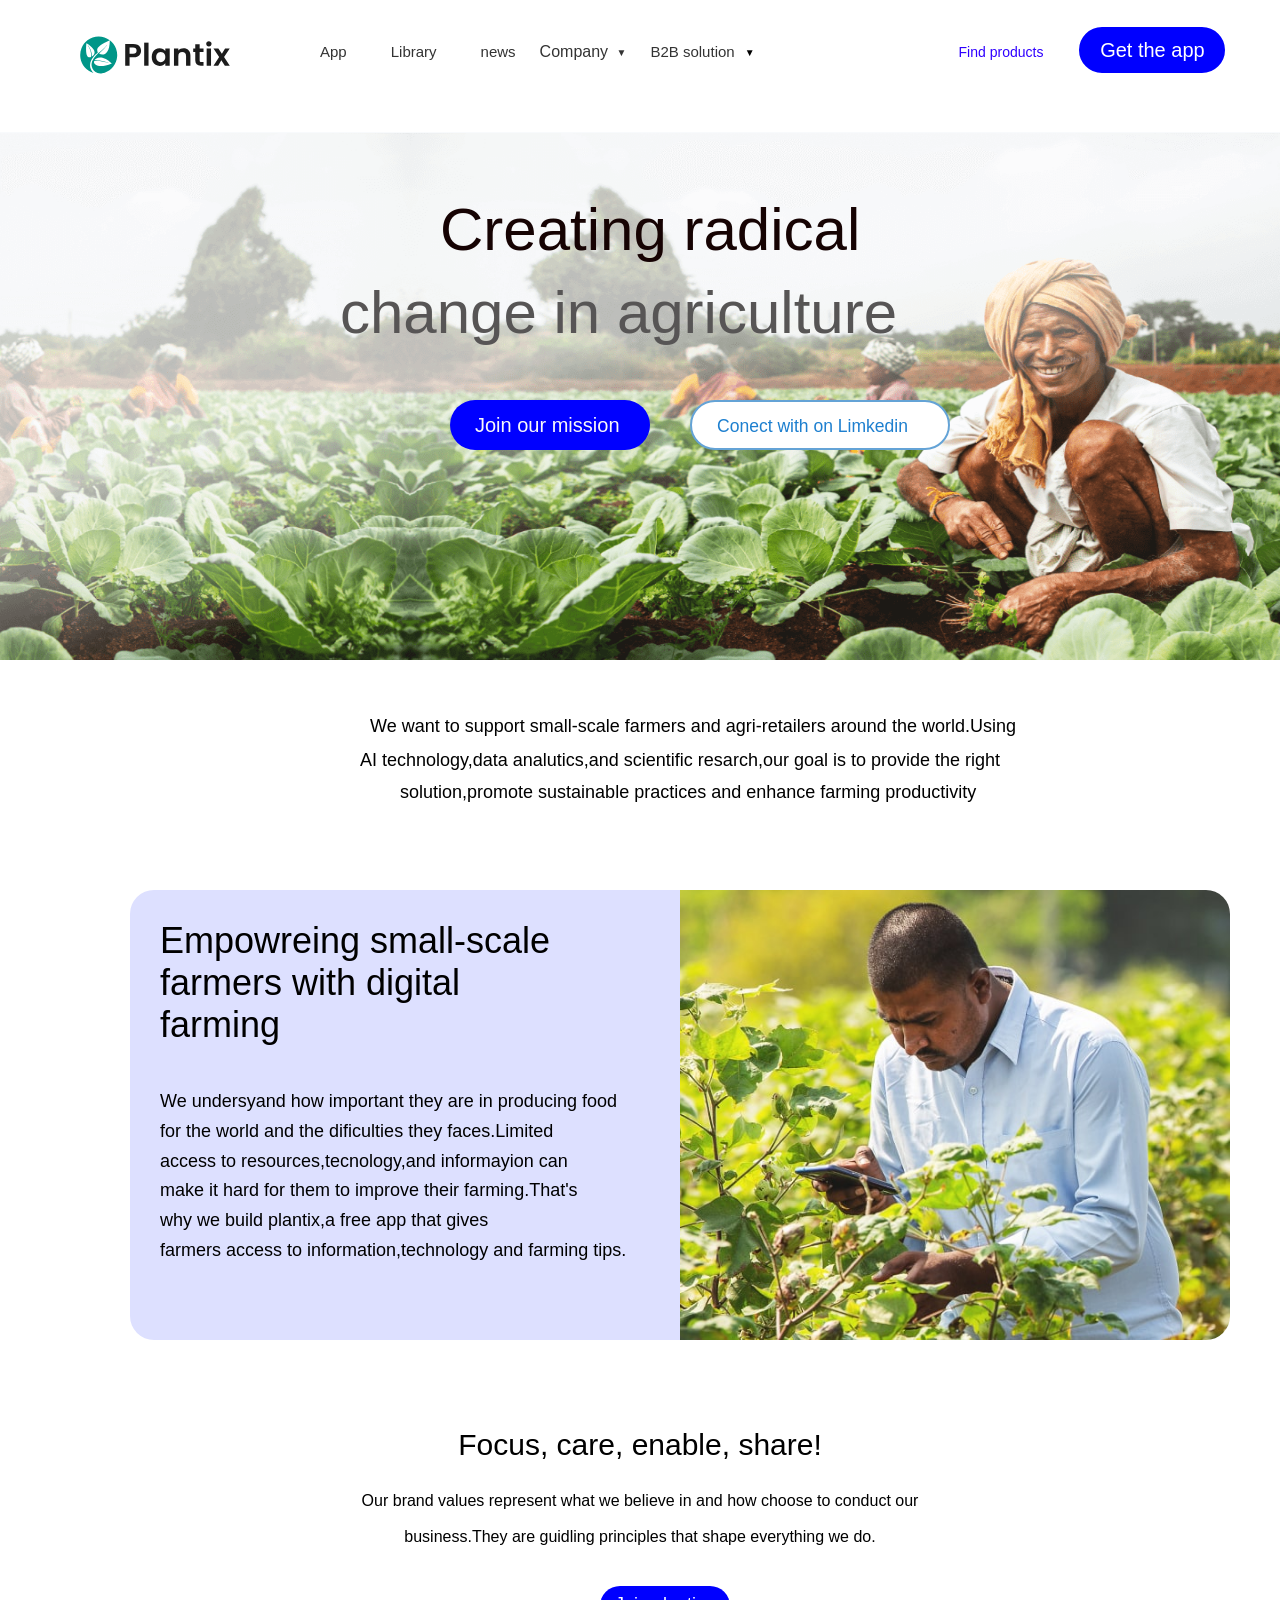
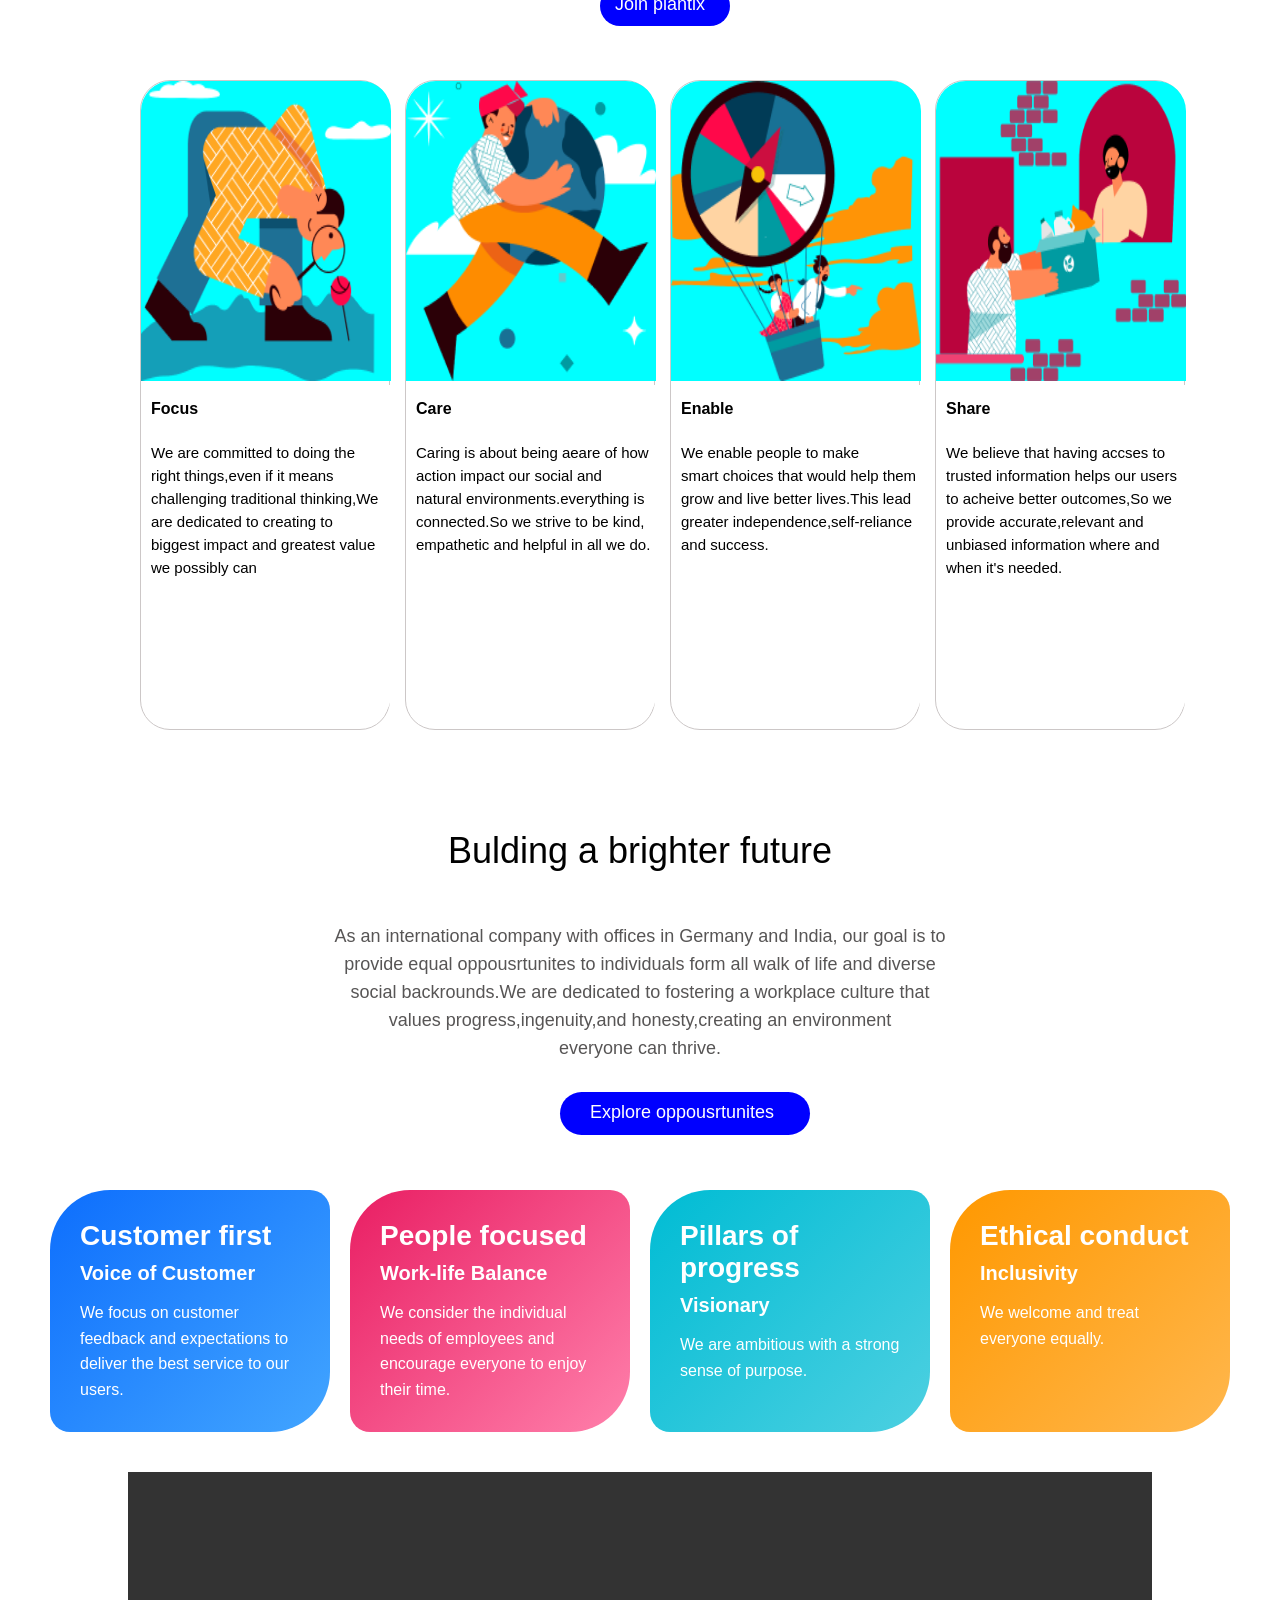
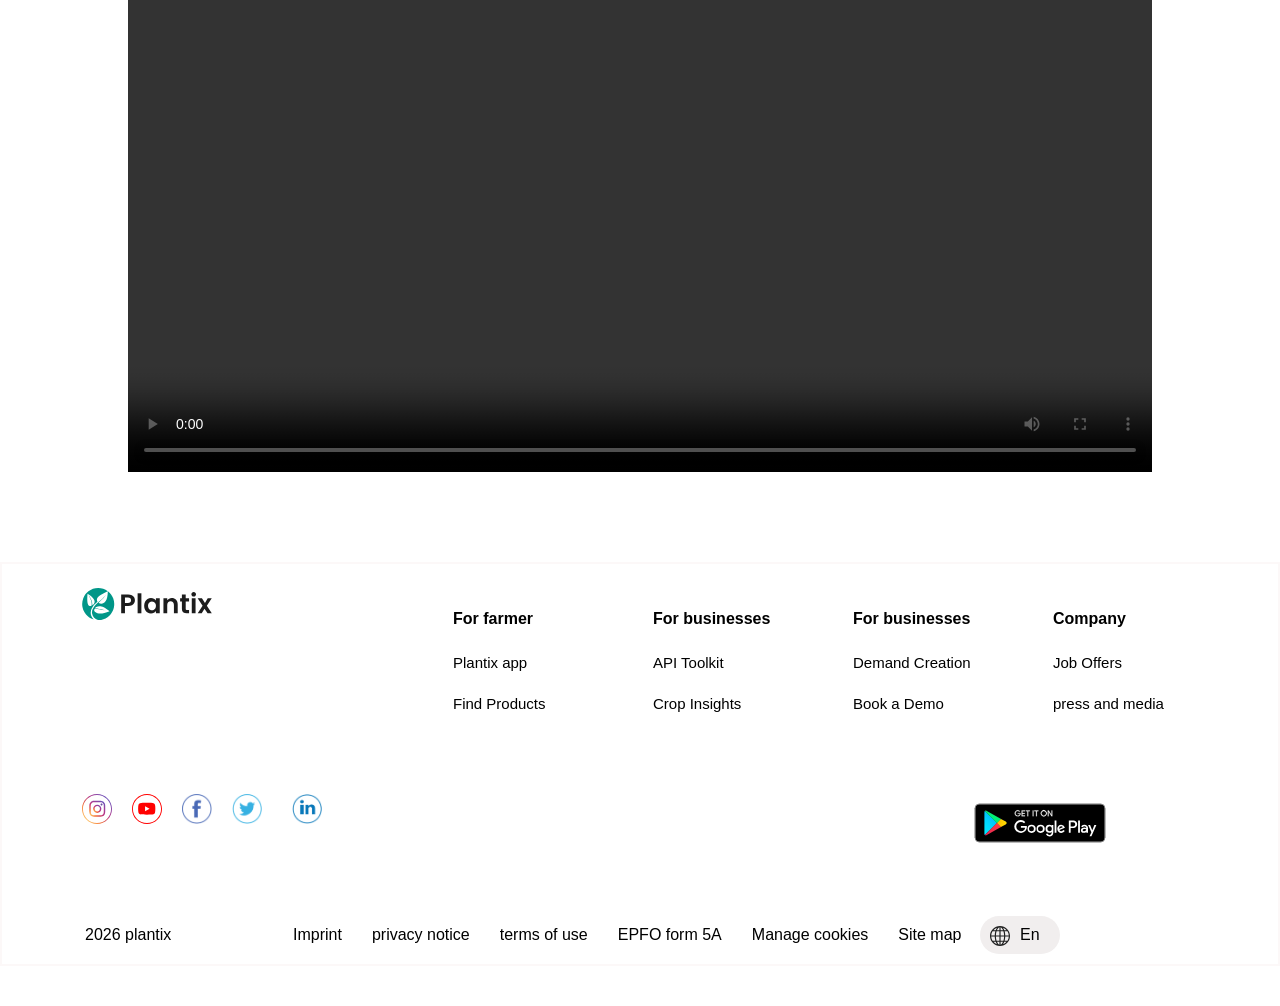
==== about.html @ 939b1c15 "home page" ====
<!DOCTYPE html>
<html lang="en">
<head>
    <meta charset="UTF-8">
    <meta name="viewport" content="width=device-width, initial-scale=1.0">
    <title>About As</title>
    <link rel="stylesheet" href="./about.css">
</head>
<body>
    <nav>
        <div class="nav1">
            <div class="logo">
                <a href="./plantix.html" target="_blank">
                    <img  src="./plantix-logo-color-en.svg" alt="">
                </a>
            </div>
            <a class="anger">App</a>
            <a class="anger">Library</a>
            <a class="anger">news</a>
            <div class="dropdown">
            <a class="anchor dropdown-toggle">Company <span class="arrow">▼</span></a >
            <div class="dropdown-menu">
            <a href="./about.html" target="_blank">About us</a>
            <a href="./complaince.html" target="_blank">Compliance</a>
            </div>
            </div>
            <!-- <a class="anger">company</a> -->
            <a class="anger">B2B solution</a><span class="arrow1">▼</span></a>
            <a class="find">Find products</a>
            <a class="anger"><button class="app">Get the app</button></a>
        </div>
    </nav>
    <div class="container">
        <img src="./photo-desktop.png" alt="">
        <div class="box">
               <h1 class="text">Creating radical</h1><br>
               <h1 class="text1">change in agriculture</h1>
        </div>
        <div class="box1">
            <div class="join">
                <p class="join2">Join our mission</p>
            </div>
            <div class="conect">
                <h3 class="join2">Conect with on Limkedin</h3>
            </div>
        </div>
    </div>
    <div class="main">
        <div class="box2">
            <a class="text2">We want to support small-scale farmers and agri-retailers around the world.Using</a><br>
            <a class="text3">AI technology,data analutics,and scientific resarch,our goal is to provide the right</a><br>
            <a class="text4">solution,promote sustainable practices and enhance farming productivity</a>
        </div>
    </div>
    <div class="main1">
        <div class="box3">
            <h2 class=" texts text5">Empowreing small-scale </h2>
            <h2 class=" texts text6">farmers with digital </h2>
            <h2 class=" texts text7">farming</h2>
            <a class="text8">We undersyand how important they are in producing food</a><br>
            <a class="text8">for the world and the dificulties they faces.Limited</a><br>
            <a class="text8">access to resources,tecnology,and informayion can</a><br>
            <a class="text8">make it hard for them to improve their farming.That's</a><br>
            <a class="text8">why we build plantix,a free app that gives  </a><br>
            <a class="text8">farmers access to information,technology and farming tips.</a>
        </div>
        <div class="box4">
            <img class="image1" src="./farmer-phone-photo.jpg" alt="">
        </div>
    </div>
    <div class="main2">
        <h2 class="heading">Focus, care, enable, share!</h2>
        <a class="text9 textq">Our brand values represent what we believe in and how choose to conduct our</a><br>
        <a class="text9 textq">business.They are guidling principles that shape everything we do.</a>
        <div class="join3">
            <a class="text11">Join plantix</a>
        </div>
    </div>
    <div class="main3">
        <div class="div31">
            <div class="div32">
                <img src="./core-values-1 (1).png" alt="">
                <div class="box21">
                    <h2 class="text12 gaps">Focus</h2><br>
                    <p class="text13 gaps">We are committed to doing the</p>
                    <p class="text13 gaps">right things,even if it means</p>
                    <p class="text13 gaps">challenging traditional thinking,We</p>
                    <p class="text13 gaps">are dedicated to creating to</p>
                    <p class="text13 gaps">biggest impact and greatest value</p>
                    <p class="text13 gaps">we possibly can</p>
                </div>
            </div>
        </div>
        <div class="div31">
            <div class="div32">
                <img src="./core-values-2.png" alt="">
                <div class="box21">
                    <h2 class="text12">Care</h2><br>
                    <p class="text13 gaps">Caring is about being aeare of how</p>
                    <p class="text13 gaps">action impact our social and</p>
                    <p class="text13 gaps">natural environments.everything is</p>
                    <p class="text13 gaps">connected.So we strive to be kind,</p>
                    <p class="text13 gaps">empathetic and helpful in all we do.</p>
                </div>
            </div>
        </div>
        <div class="div31">
            <div class="div32">
                <img src="./core-values-3.png" alt="">
                <div class="box21">
                    <h2 class="text12">Enable</h2><br>
                    <p class="text13 gaps">We enable people to make </p>
                    <p class="text13 gaps">smart choices that would help them </p>
                    <p class="text13 gaps"> grow and live better lives.This lead</p>
                    <p class="text13 gaps">greater independence,self-reliance</p>
                    <p class="text13 gaps"> and success.</p>
                </div>
            </div>
        </div>
        <div class="div31">
            <div class="div32">
                <img src="./core-values-4.png" alt="">
                <div class="box21">
                    <h2 class="text12">Share</h2><br>
                    <p class="text13 gaps">We believe that having accses to</p>
                    <p class="text13 gaps">trusted information helps our users</p>
                    <p class="text13 gaps">to acheive better outcomes,So we</p>
                    <p class="text13 gaps">provide accurate,relevant and</p>
                    <p class="text13 gaps">unbiased information where and</p>
                    <p class="text13 gaps">when it's needed.</p>
                </div>
            </div>
        </div>
    </div>
    <div class="main4">
        <h2 class="building">Bulding a brighter future</h2>
        <p class="para">As an international company with offices in Germany and India, our goal is to</p>
        <p class="para">provide equal oppousrtunites to individuals form all walk of life and diverse</p>
        <p class="para">social backrounds.We are dedicated to fostering a workplace culture that </p>
        <p class="para">values progress,ingenuity,and honesty,creating an environment </p>
        <p class="para">everyone can thrive.</p>
        <div class="explore">
            <a class="opp">Explore oppousrtunites</a>
        </div>
    </div>
    <div class="container1">
    <div class="card blue">
        <h3>Customer first</h3>
        <h4>Voice of Customer</h4>
        <p>
            We focus on customer feedback and expectations to deliver the best service to our users.
        </p>
    </div>
    <div class="card pink">
        <h3>People focused</h3>
        <h4>Work-life Balance</h4>
        <p>
            We consider the individual needs of employees and encourage everyone to enjoy their time.
        </p>
    </div>
    <div class="card cyan">
        <h3>Pillars of progress</h3>
        <h4>Visionary</h4>
        <p>
            We are ambitious with a strong sense of purpose.
        </p>
    </div>
    <div class="card orange">
        <h3>Ethical conduct</h3>
        <h4>Inclusivity</h4>
        <p>
            We welcome and treat everyone equally.
        </p>
    </div>
    </div>
    <div class="main5">
        <video  controls >
            <source src="./Unconfirmed 458015.crdownload" type="video/mp4">
        </video>
    </div>
    <footer class="footer1">
        <div class="topic2">
            <div class="plant1">
                <a href="./plantix.html" target="_blank">
                    <img  src="./plantix-logo-color-en.svg" alt="">
                </a>
            </div>
            <div class="leter1">
                <div class="div1">
                    <h3 class="text12">For farmer</h3><br>
                    <a href="./plantix.html" target="_blank" class="text13">Plantix app</a><br><br>
                    <a class="text13">Find Products</a><br><br>
                </div>
                <div class="div1">
                    <h3 class="text12">For businesses</h3><br>
                    <a class="text13">API Toolkit</a><br><br>
                    <a class="text13">Crop Insights</a><br><br>
                </div>
                <div class="div1">
                    <h3 class="text12">For businesses</h3><br>
                    <a class="text13">Demand Creation</a><br><br>
                    <a href="./demo.html" target="_blank" class="text13">Book a Demo</a><br><br>
                </div>
                <div class="div1">
                    <h3 class="text12">Company</h3><br>
                    <a href="./jobs.html" target="_blank" class="text13">Job Offers</a><br><br>
                    <a class="text13">press and media</a><br><br>
                </div>
            </div>
        </div>
        <div class="topic3">
            <div class="div2">
                <img src="./instagram-icon.svg" alt="">
            </div>
            <div class="div3">
                <img src="./youtube-icon.svg" alt="">
            </div>
            <div class="div4">
                <img src="./facebook.png" alt="">
            </div>
            <div class="div5">
                <img src="./twt-icon.png" alt="">
            </div>
            <div class="div6">
                <img src="./link-icon.png" alt="">
            </div>
            <div class="div7">
                <img src="./google-play-badge-en.svg" alt="">
            </div>
        </div>
    </footer>
    <div class="main12">
        <div class="div8">
            <a class="texter">2026 plantix</a>
        </div>
        <div class="div9">
            <a href="./imprint.html" target="_blank" class="texter3">Imprint</a>
            <a class="texter3">privacy notice</a>
            <a class="texter3">terms of use</a>
            <a href="./epfo.html" target="_blank" class="texter3"> EPFO form 5A</a>
            <a class="texter3">Manage cookies</a>
            <a href="./sitemap.html" target="_blank"  class="texter3">Site map</a>
        </div>
        <div class="div10">
            <div class="texter1">
                <img src="./world.svg" alt="">
            </div>
            <a class="texter2">En</a>
        </div>
    </div>
</body>
</html>
---- about.css ----
*{
    margin:0;
    padding: 0;
    box-sizing: border-box;
}
html{
    width: 100%;
    overflow-x: hidden;
    scrollbar-width: none;
    cursor: pointer;
}
a{
    text-decoration: none;
    color: black;
}
nav{
    position: fixed;
    top: 0;
    left: 0;
    width: 100%;
    background-color: white;
    z-index: 1;
}
.nav1{
    height: 70px;
    width: 100%;
}
.logo{
    height: 50px;
    width: 150px;
    margin: 10px;
    position: relative;
    top: 20px;
    left:70px;
}
img{
    height: 100%;
    width: 100%;
}
.anger{
    position: relative;
    left: 300px;
    margin: 20px;
    bottom:45px;
    font-family: sans-serif;
    font-size: 15px;
    color: #333333;
}
.app{
    height: 50px;
    width: 150px;
    background-color: blue;
    color: white;
    font-size: 20px;
    border-radius: 50px;
    position: relative;
    left: 200px;
    bottom:0px;
    border: 2px solid white;
}
.find{
    position: relative;
    left:490px;
    bottom:45px;
    font-size: 20px;
    color: rgb(47, 0, 255);
    font-family: sans-serif;
    font-size: 14px;
}
.container{
    height: 530px;
    width: 100vw;
    position: relative;
    top:130px;
}
.box{
    height: 400px;
    width: 900px;
    /* background-color: blue; */
    position: relative;
}
.box{
    position: absolute;
    top: 50%;
    left: 50%;
    transform: translate(-50%, -50%);
    color: rgb(22, 3, 3);
    font-family:'Poppins',sans-serif;
    font-size: 30px;
    font-weight: bold;
}
.text{
    position: relative;
    left:250px;
}
.text1{
    position: relative;
    left:150px;
    bottom:20px;
}
.box1{
    height:100px;
    width:800px;
    position: absolute;
    top: 50%;
    left: 50%;
    transform: translate(-50%, -50%);
    display: flex;
    
}
.join{
    height:50px;
    width:200px;
    border-radius: 50px;
    /* margin: 0 auto; */
    background-color: blue;
    /* position:relative; */
    top:80px;
    position: absolute;
    /* top: 50%;
    left: 50%; */
    transform: translate(-50%, -50%);
    color: rgb(250, 249, 249);
    font-family:'Poppins',sans-serif;
    font-size: 20px;
    font-weight:400;
    left:310px;
}
.conect{
    height:50px;
    width:260px;
    border-radius: 50px;
    background-color: white;
    border:2px solid rgb(100, 163, 214);
    /* position:relative; */
    top:80px;
    position: absolute;
    /* top: 50%;
    left: 50%; */
    transform: translate(-50%, -50%);
    left:580px;
    color:rgb(29, 127, 207);
    font-family:'Poppins',sans-serif;
    font-size: 15px;
    font-weight:200;
}
.join2{
    position: relative;
    left:25px;
    top:14px;
}
.main{
    height: 200px;
    width:100vw;
    position: relative;
    font-family:'Poppins',sans-serif;
    font-size:18px;
    top:100px;
}
.text2{
    position: relative;
    left:400px;
    top:86px;
}
.text3{
    position: relative;
    left:390px;
    top:99px;
}
.text4{
    position: relative;
    left:430px;
    top:110px;
}
.main1{
    height: 480px;
    width: 100vw;
    position: relative;
    top:100px;
    display:flex;
    margin: 60px auto;
}
.box3{
    height: 450px;
    width: 550px;
    position: relative;
    left: 130px;
    background-color:#dde0ff;
    border-radius: 24px 0 0 24px;
    font-size: 24px;
    text-align: left;
}
.box4{
    height: 450px;
    width: 550px;
    position: relative;
    left: 130px;
    border-radius: 0 24px 24px 0;
}
.texts{
    position: relative;
    left:30px;
    font-family:'Poppins',sans-serif;
    font-weight: 400;
    top:30px;
}
.text8{
    position: relative;
    left:30px;
    font-family:'Poppins',sans-serif;
    font-weight: 200;
    font-size: 18px;
    top:70px;
    line-height: 160%;
}
.image1{
    border-radius: 0 24px 24px 0;
}
.main2{
    height: 350px;
    width: 100vw;
    position: relative;
    top:18px;
    font-family:'Poppins',sans-serif;
}
.heading{
    font-size: 30px;
    font-weight: 400;
    display: flex;
    justify-content: center;
    align-items: center;
    position: relative;
    top: 80px;
}
.text9{
    position: relative;
    display: flex;
    justify-content: center;
    align-items: center;
    top:110px;
}
.join3{
    height: 40px;
    width: 130px;
    border-radius: 50px;
    background-color: blue;
    position: relative;
    left: 600px;
    top:150px;
}
.text11{
    position: relative;
    top: 8px;
    left: 15px;
    font-size: 18px;
    color: white;
}
.main3{
    display: flex;
    column-gap: 15px;
    margin: 0 auto;
}
.div31{
    height: 650px;
    width:250px;
    border: 1px solid rgb(204, 199, 199);
    position: relative;
    column-gap: 10px;
    left: 160px;
    border-radius: 30px;
}
.div32{
    height: 300px;
    width: 250px;
    border-radius: 30px 30px 0 0;
    background-color: aqua;
}
.box21{
    height: 340px;
    width:250px;
    background-color: rgb(255, 255, 255);
    border-radius: 0 0 30px 30px;
}
.gaps{
    position: relative;
    left: 10px;
    top:20px;
    font-family:'Poppins',sans-serif;
    font-size: 15px;
}
.text13{
    position:relative;
    line-height: 23px;
    left: 10px;
    top:20px;
    font-family:'Poppins',sans-serif;
    font-size: 15px;
    text-decoration: none;
}
.text13{
    font-family:'Poppins',sans-serif;
    font-size: 15px;
}
.text12{
    font-family:'Poppins',sans-serif;
    position: relative;
    top: 15px;
    left: 10px;
    font-weight: 400;
}
.main4{
    height: 420px;
    width: 100vw;
}
.building{
    font-family: PlantixText, PlantixTextFallback, Droid Sans, Arial, Helvetica, Liberation Sans, sans-serif;
    font-size: 36px;
    position: relative;
    display: flex;
    justify-content: center;
    align-items: center;
    top: 100px;
    font-weight: 400;
}
.para{
    display: flex;
    justify-content: center;
    align-items: center;
    font-family: PlantixText, PlantixTextFallback, Droid Sans, Arial, Helvetica, Liberation Sans, sans-serif;
    position: relative;
    top: 150px;
    line-height: 28px;
    font-size: 18px;
}
.explore{
    height: 43px;
    width: 250px;
    background-color: blue;
    border-radius: 50px;
    position: relative;
    left: 560px;
    top: 180px;
}
.opp{
    font-size: 18px;
    font-family: PlantixText, PlantixTextFallback, Droid Sans, Arial, Helvetica, Liberation Sans, sans-serif;
    color: white;
    position: relative;
    left: 30px;
    top: 10px;
}
.container1{
    display:flex;
    justify-content:center;
    align-items:stretch;
    gap:20px;
    padding:40px;
    flex-wrap:wrap;
}
.card{
    width:280px;
    padding:30px;
    color:white;
    border-radius:60px 20px 60px 20px;
    font-family:Arial, sans-serif;
    transition:0.3s;
}
.card:hover{
    transform:translateY(-5px);
}
.card h3{
    font-size:28px;
    font-weight:700;
    margin-bottom:10px;
}
.card h4{
    font-size:20px;
    font-weight:600;
    margin-bottom:15px;
}
.card p{
    font-size:16px;
    line-height:1.6;
}
.blue{
    background:linear-gradient(135deg,#0d6efd,#42a5ff);
}

.pink{
    background:linear-gradient(135deg,#e91e63,#ff80ab);
}

.cyan{
    background:linear-gradient(135deg,#00bcd4,#4dd0e1);
}

.orange{
    background:linear-gradient(135deg,#ff9800,#ffb74d);
}
.main5{
    height: 600px;
    width: 80%;
    margin: 0 auto;
}
video{
    height: 100%;
    width: 100%;
    object-fit: cover;
}
footer{
    border: 2px solid rgb(252, 248, 248);
}
.footer1{
    position: relative;
    bottom: 150px;
}
.topic2{
    height: 300px;
    width: 100vw;
}
.topic3{
    height: 100px;
    width: 100vw;
    display: flex;
    position: relative;
    bottom: 70px;
    left: 20px;
}
.leter1{
    height: 200px;
    width: 900px;
    position: relative;
    left: 420px;
    display: flex;
    bottom: 50px;
}
.div1{
    height: 150px;
    width: 200px;
    /* margin-left:120px ; */
    position: relative;
    left: 190px;
}
.text12{
    font-family:'Poppins',sans-serif;
    font-size: 16px;
    font-weight: 600;
}
.text13{
    font-family:'Poppins',sans-serif;
    font-size: 15px;
}
.plant1{
    height: 80px;
    width: 130px;
    position: relative;
    /* top: 80px; */
    left: 80px;
    font-size: 10px;
}
.div2{
    height: 30px;
    width:30px;
    position: relative;
    left:60px;
    border-radius: 50%;
}
.div3{
    height: 30px;
    width:30px;
    position: relative;
    left: 80px;
    border-radius: 50%;
}
.div4{
    height: 30px;
    width:30px;
    position: relative;
    left:100px;
    border-radius: 50%;
}
.div5{
    height: 30px;
    width:30px;
    position: relative;
    left:120px;
    border-radius: 50%;

}
.div6{
    height: 30px;
    width:30px;
    position: relative;
    left: 150px;
    border-radius: 50%;
}.div7{
    height: 58px;
    width:200px;
    border-radius: 10px;
    position: relative;
    left: 850px;
}
a,h1,h2,h3,button{
    font-family:'Poppins',sans-serif;
    font-weight: 400;
}
p{
    font-family:'Poppins',sans-serif;
    font-weight: 400;
}
.para,.text1{
    font-weight: 300;
    color:rgb(87, 85, 85);
}
.main12{
    height: 80px;
    width:100vw;
    position:relative;
    bottom:200px;
    display: flex;
}
.div8{
    height: 30px;
    width: 130px;
    position: relative;
    left: 85px;
}
.div9{
    height: 30px;
    width:760px ;
    position: relative;
    left:150px;
}
.div10{
    height: 38px;
    width:80px ;
    position: relative;
    left: 90px;
    background-color: rgb(241, 238, 238);
    border-radius: 30px;
    bottom: 10px;
}
.texter1{
    height: 20px;
    width: 20px;
    border-radius: 50%;
    position: relative;
    top:10px;
    left: 10px;
}
.texter2{
    position: relative;
    bottom: 10px;
    left: 40px;
    font-size: 16px;
}
.main12{
    position: relative;
    top: 50px;
}
footer{
    position: relative;
    top: 90px;
}
.div1{
    border: 1px solid white;
}
.texter3{
    padding: 13px;
    text-decoration: none;
}





.dropdown {
    position: relative;
    display: inline-block;
    left: 300px;
    bottom: 45px;
}
.dropdown-toggle {
    cursor: pointer;
    text-decoration: none;
    color: #333;
}
.arrow{
    font-size: 10px;
    margin-left: 4px;
    vertical-align: middle;
}
.dropdown-menu {
    display: none;
    position: absolute;
    top: 100%; 
    left:30px;
    background-color: #ffffff;
    min-width: 140px;
    box-shadow: 0px 8px 16px 0px rgba(0,0,0,0.1);
    border-radius: 8px;
    padding: 10px 0;
    z-index: 1000;
}
.dropdown-menu a {
    color: #333333;
    padding: 10px 20px;
    text-decoration: none;
    display: block;
    font-family: sans-serif;
    font-size: 14px;
}
.dropdown-menu a:hover {
    background-color: #f5f5f5;
}
.dropdown:hover .dropdown-menu {
    display: block;
}
.arrow1{
    position: relative;
    font-size: 10px;
    left: 290px;
    vertical-align: middle;
    bottom: 45px;
}











@media (max-width: 1400px) {
    .nav1 { width: 100%; }
    .text2 { left: 370px; }
    .text3 { left: 360px; }
    .text4 { left: 400px; }
    .leter1 { left: 250px; }
    .div7 { left: 60%; }
    .div31 { left: 140px; }
}

@media (max-width: 1024px) {
   
    .nav1 { 
        width: 100%; 
        display: flex; 
        justify-content: space-between; 
        align-items: center; 
        padding: 0 20px; 
    }
    .logo { left: 0; top: 0; }
    .anger { 
        left: 0; 
        top: 0; 
        bottom: 0; 
        margin: 10px; 
        display: inline-block; 
    }
    .find { 
        left: 0; 
        bottom: 0; 
        font-size: 16px; 
    }
    .app { 
        left: 0; 
        height: 40px; 
        width: 120px; 
        font-size: 16px; 
    }

    .container { 
        height: auto; 
        min-height: 400px; 
        top: 100px; 
        padding: 20px; 
    }
    .box { 
        width: 90%; 
        left: 50%; 
        top: 40%; 
    }
    .text { 
        left: 0; 
        text-align: center; 
        display: block; 
    }
    .text1 { 
        left: 0; 
        bottom: 0; 
        text-align: center; 
        display: block; 
        margin-top: 10px; 
    }
    .box1 { 
        top: 75%; 
        width: 100%; 
        justify-content: center; 
        gap: 20px; 
    }
    .join { 
        left: 25%; 
        top: 0; 
        position: relative; 
        transform: none; 
    }
    .conect { 
        left: 30%; 
        top: 0; 
        position: relative; 
        transform: none; 
    }
    .main { 
        height: auto; 
        padding: 40px 20px; 
        top: 50px; 
        text-align: center; 
    }
    .text2, .text3, .text4 { 
        left: 0; 
        top: 0; 
        display: block; 
        line-height: 1.6; 
        margin-bottom: 5px; 
    }  
    .main1 { 
        flex-direction: column; 
        height: auto; 
        top: 50px; 
        align-items: center; 
        gap: 20px; 
    }
    .box3 { 
        left: 0; 
        width: 90%; 
        border-radius: 24px 24px 0 0; 
        height: auto; 
        padding: 30px 20px; 
    }
    .box4 { 
        left: 0; 
        width: 90%;
        border-radius: 0 0 24px 24px; 
        height: auto; 
    }
    .texts { 
        left: 0; 
        top: 0; 
        text-align: center; 
        display: block; 
    }
    .text8 { 
        left: 0; 
        top: 0; 
        text-align: center; 
        display: block; 
    }
    .image1 { border-radius: 0 0 24px 24px; }
    .main2 { 
        height: auto; 
        padding: 40px 20px; 
        top: 0; 
        text-align: center; 
    }
    .heading { 
        top: 0; 
        margin-bottom: 20px; 
    }
    .text9 { top: 0; display: block; }
    .join3 { left: 0; top: 20px; margin: 0 auto; }
    .main3 { 
        flex-direction: column; 
        align-items: center; 
        gap: 30px; 
        margin-top: 50px; 
    }
    .div31 { 
        left: 0; 
        width: 90%; 
        max-width: 320px; 
        height: auto; 
    }
    .div32 { width: 100%; }
    .box21 { width: 100%; 
        height: auto; 
        padding: 20px; 
    }
    .gaps, .text12, .text13 { 
        left: 0; 
        top: 0; 
        position: relative; 
        text-align: left; 
    } 
    .main4 { 
        height: auto; 
        padding: 40px 20px; 
        text-align: center; 
    }
    .building { 
        top: 0; 
        display: block; 
        margin-bottom: 20px; 
    }
    .para { 
        top: 0; 
        display: block; 
        line-height: 1.6; 
    }
    .explore { 
        left: 0; 
        top: 20px; 
        margin: 0 auto; 
    }
    .main5 { 
        width: 90%; 
        height: auto; 
        aspect-ratio: 16/9; 
    }

   
    footer { top: 40px; }
    .footer1 { position: relative; bottom: 0; }
    .topic2 { 
        flex-direction: column; 
        height: auto; 
        align-items: center; 
        text-align: center; 
    }
    .plant1 { left: 0; top: 0; margin-bottom: 30px; }
    .leter1 { 
        flex-direction: column; 
        left: 0; 
        width: 100%; 
        height: auto; 
        align-items: center; 
        gap: 30px; 
        bottom: 0; 
    }
    .div1 { 
        width: 100%; 
        max-width: 280px; 
        height: auto; 
    }
    .topic3 { 
        flex-direction: column; 
        height: auto; 
        position: relative; 
        bottom: 0; 
        left: 0; 
        gap: 20px; 
        margin-top: 40px; 
        align-items: center; 
    }
    .div2, .div3, .div4, .div5, .div6, .div7 { left: 0; margin: 5px; }

    
    .main12 { 
        flex-direction: column; 
        height: auto; 
        position: relative; 
        top: 60px; 
        bottom: 0; 
        gap: 15px; 
        text-align: center; 
        padding-bottom: 40px; 
    }
    .div8, .div9, .div10 { left: 0; width: 100%; text-align: center; }
}

@media (max-width: 480px) {
    .nav1 { 
        flex-wrap: wrap; 
        height: auto; 
        padding: 10px; 
        justify-content: center; 
        gap: 10px; 
    }
    .anger, .find { margin: 5px; font-size: 13px; }
    .box { font-size: 22px; }
    .box1 { 
        flex-direction: column; 
        align-items: center; 
        gap: 45px; 
        top: 80%; 
    }
    .join, .conect { left: 0; position: relative; }
    .heading { font-size: 24px; }
    .building { font-size: 26px; }
    .para { font-size: 15px; }
}














nav::before {
    content: "☰";
    display: none;
}

@media (max-width: 768px) {
   
    nav {
        height: 65px ;
        position: fixed ;
        top: 0 ;
        left: 0 ;
        width: 100% ;
        background-color: white ;
        box-shadow: 0 2px 5px rgba(0,0,0,0.05) ;
        z-index: 2000 ;
        display: flex ;
        align-items: center ;
        padding: 0 15px ;
    }

    nav::before {
        display: inline-block ;
        font-size: 24px ;
        color: #4E616A ;
        cursor: pointer ;
        margin-right: 15px ;
        order: 1 ; 
    }

    .nav1, .container {
        display: flex ;
        flex-direction: row ;
        justify-content: flex-start ;
        align-items: center ;
        width: 100% ;
        height: 100% ;
        padding: 0 ;
        margin: 0 ;
        left: 0 ;
        top: 0 ;
    }

    .logo, .divnav1 {
        order: 2 ;
        position: relative ;
        left: 0 ;
        top: 0 ;
        margin: 0 15px 0 0 ;
        height: 30px ;
        width: 30px ; 
    }
    
    .logo img, .divnav1 img {
        border-radius: 50% ; 
        object-fit: cover ;
    }
    .anger, .dropdown, .divnav, .divnavs, .divnav2, .divnav3, .divnav4, .divnav5 {
        display: none ;
    }

    .find {
        display: inline-block ;
        order: 3 ;
        position: relative ;
        left: 0 ;
        bottom: 0 ;
        padding: 0 ;
        margin: 0 ;
        font-size: 15px ;
        font-weight: 500 ;
        color: #2F00FF ;
        font-family: sans-serif ;
    }
    .nav1 .anger:has(.app), .nav1 a:last-child {
        display: inline-block ;
        order: 4 ;
        margin-left: auto ; 
        position: relative ;
        left: 0 ;
        bottom: 0 ;
    }

    
    .app {
        display: inline-block ;
        position: relative ;
        left: 0 ;
        top: 0 ;
        height: 38px ;
        width: auto ;
        min-width: 110px ;
        padding: 0 15px ;
        background-color: #1e73be ; 
        color: white ;
        font-size: 14px ;
        font-weight: 500 ;
        border-radius: 20px ; 
        border: none ;
    }
}











@media (max-width: 768px) {

    footer, .footer1 {
        position: relative ;
        bottom: 0 ;
        top: 0 ;
        padding: 40px 24px ;
        height: auto ;
    }

    .topic2 {
        display: flex ;
        flex-direction: column ;
        align-items: flex-start ; 
        height: auto ;
        gap: 30px ;
    }
    .plant1 {
        left: 0 ;
        top: 0 ;
        margin-left: 0 ;
        margin-bottom: 10px ;
        height: auto ;
        width: 140px ;
    }
    .leter1 {
        display: flex ;
        flex-direction: column ;
        align-items: flex-start ;
        left: 0 ;
        bottom: 0 ;
        width: 100% ;
        height: auto ;
        gap: 25px ; 
    }

    .div1 {
        left: 0 ;
        width: 100% ;
        height: auto ;
        text-align: left ;
    }
    .text12 {
        font-size: 18px ;
        font-weight: 700 ;
        margin-bottom: 8px ;
        display: block ;
        color: #333333 ;
    }

    .text13 {
        display: inline-block ;
        font-size: 16px ;
        margin-bottom: 4px ;
    }
    .topic3 {
        display: flex ;
        flex-direction: row ;
        justify-content: flex-start ; 
        align-items: center ;
        flex-wrap: wrap ;
        gap: 15px ;
        position: relative ;
        bottom: 0 ;
        left: 0 ;
        margin-top: 40px ;
        padding-top: 20px ;
        border-top: 1px solid #eeeeee ; 
        width: 100% ;
        height: auto ;
    }
    .div2, .div3, .div4, .div5, .div6 {
        position: relative ;
        left: 0 ;
        top: 0 ;
        margin: 0 ;
        width: 32px ;
        height: 32px ;
    }
    .div7 {
        position: relative ;
        left: 0 ;
        top: 10px ;
        margin-left: 0 ;
        width: 140px ;
        height: auto ;
        display: block ;
    }
}










@media (max-width: 768px) {
     
    .main3 {
        display: flex;
        flex-direction: column;  
        align-items: center;
        gap: 35px;  
        height: auto;
        margin: 40px auto;
        width: 100%;
    }
 
    .div31 {
        position: relative;
        left: 0;  
        width: 90%;
        max-width: 320px;
        height: auto;  
        border-radius: 30px;
        overflow: hidden;
        box-shadow: 0 4px 15px rgba(0,0,0,0.05);
    }
 
    .div32 {
        width: 100%;
        height: 220px;  
        border-radius: 30px 30px 0 0;
        display: flex;
        justify-content: center;
        align-items: center;
    }

    .div32 img {
        width: 100%;
        height: 100%;
        object-fit: cover;   
    } 
    .box21 {
        width: 100%;
        height: auto;
        padding: 25px 20px;
        border-radius: 0 0 30px 30px;
    }
 
    .text12, .gaps, .text13 {
        position: relative;
        left: 0;
        top: 0;
        display: block;
        text-align: left;
        margin-bottom: 6px;
    }
 
    .main4 {
        height: auto;  
        padding: 50px 20px;
        text-align: center;
        width: 100%;
    }
 
    .building {
        position: relative;
        top: 0; 
        display: block;
        text-align: center;
        font-size: 28px;
        margin-bottom: 20px;
        line-height: 1.3;
    }
  
    .para {
        position: relative;
        top: 0;  
        display: block;
        text-align: center;
        font-size: 16px;
        line-height: 1.6;
        max-width: 600px;
        margin: 0 auto 10px;
    }
 
    .explore {
        position: relative;
        left: 0;  
        top: 0;   
        margin: 25px auto 0;  
        display: flex;
        justify-content: center;
        align-items: center;
    }

    .opp {
        position: relative;
        left: 0;
        top: 0;
        display: block;
        text-align: center;
    }
}
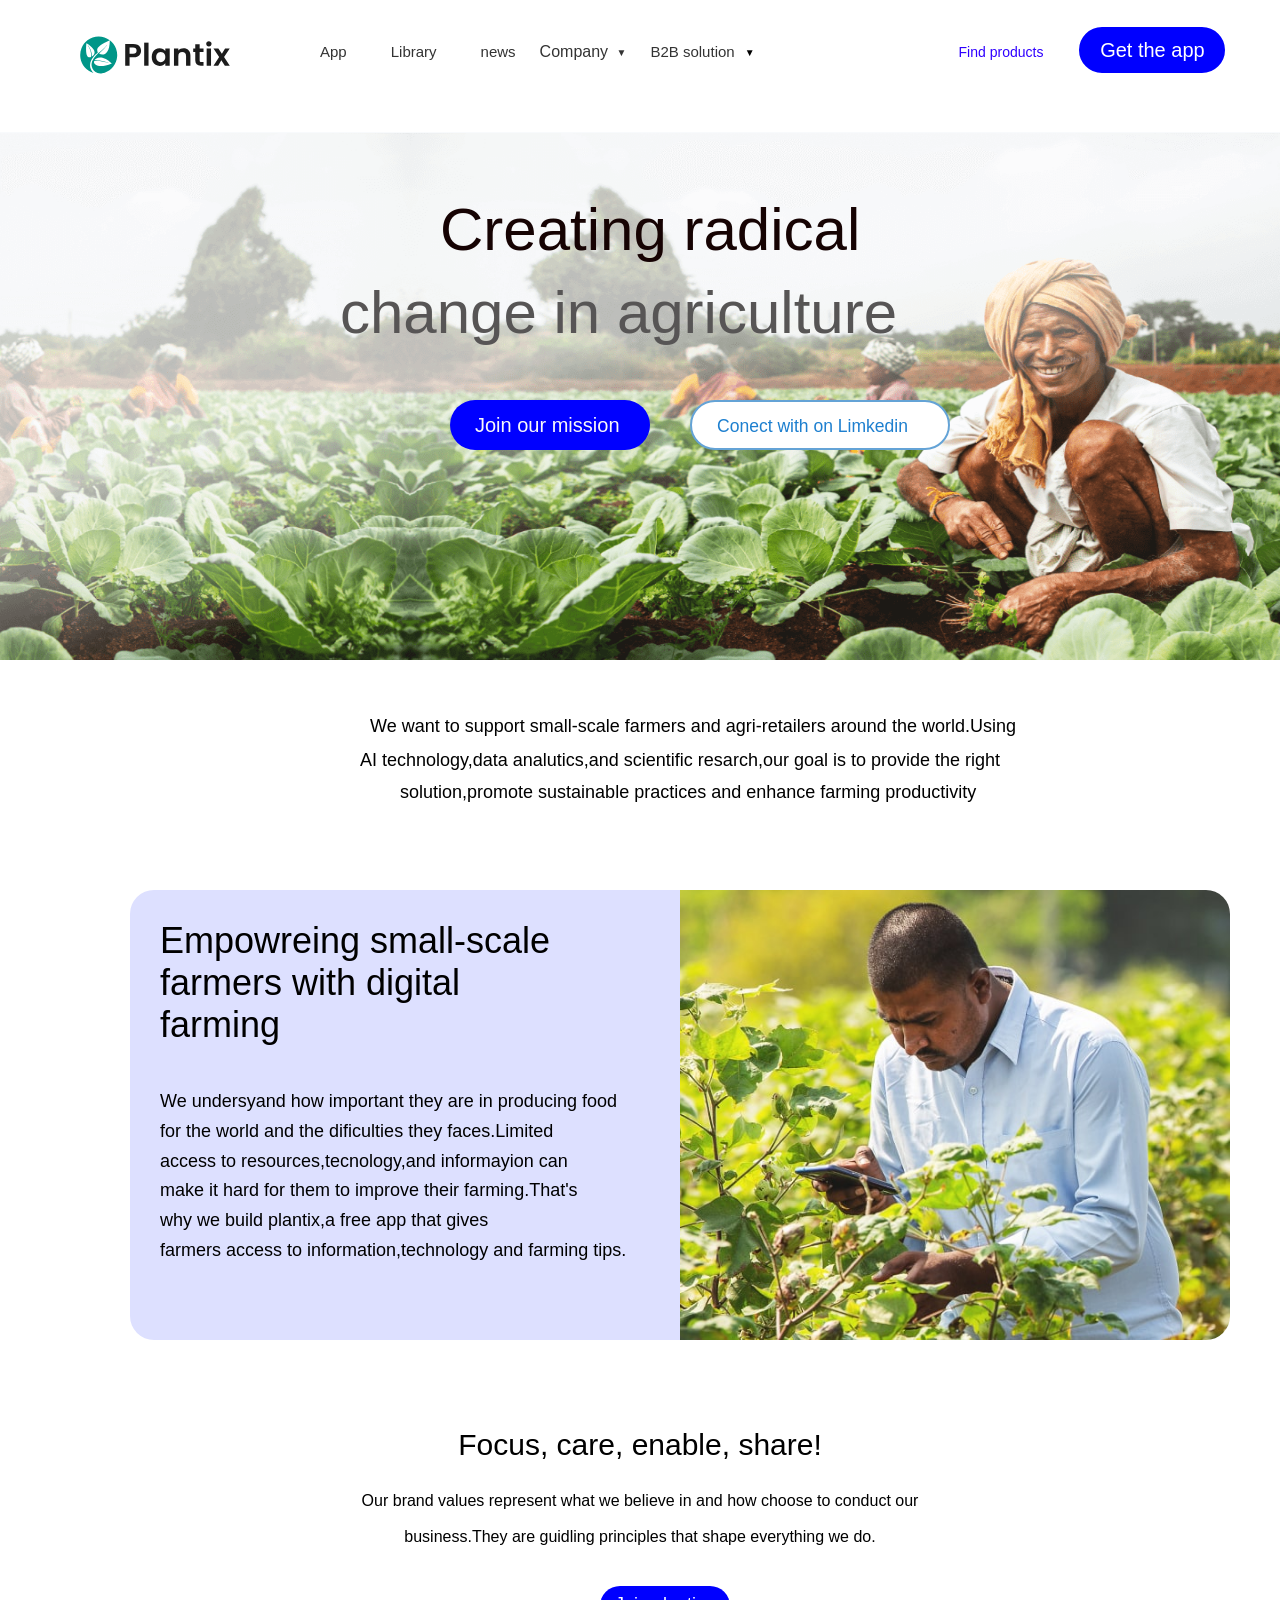
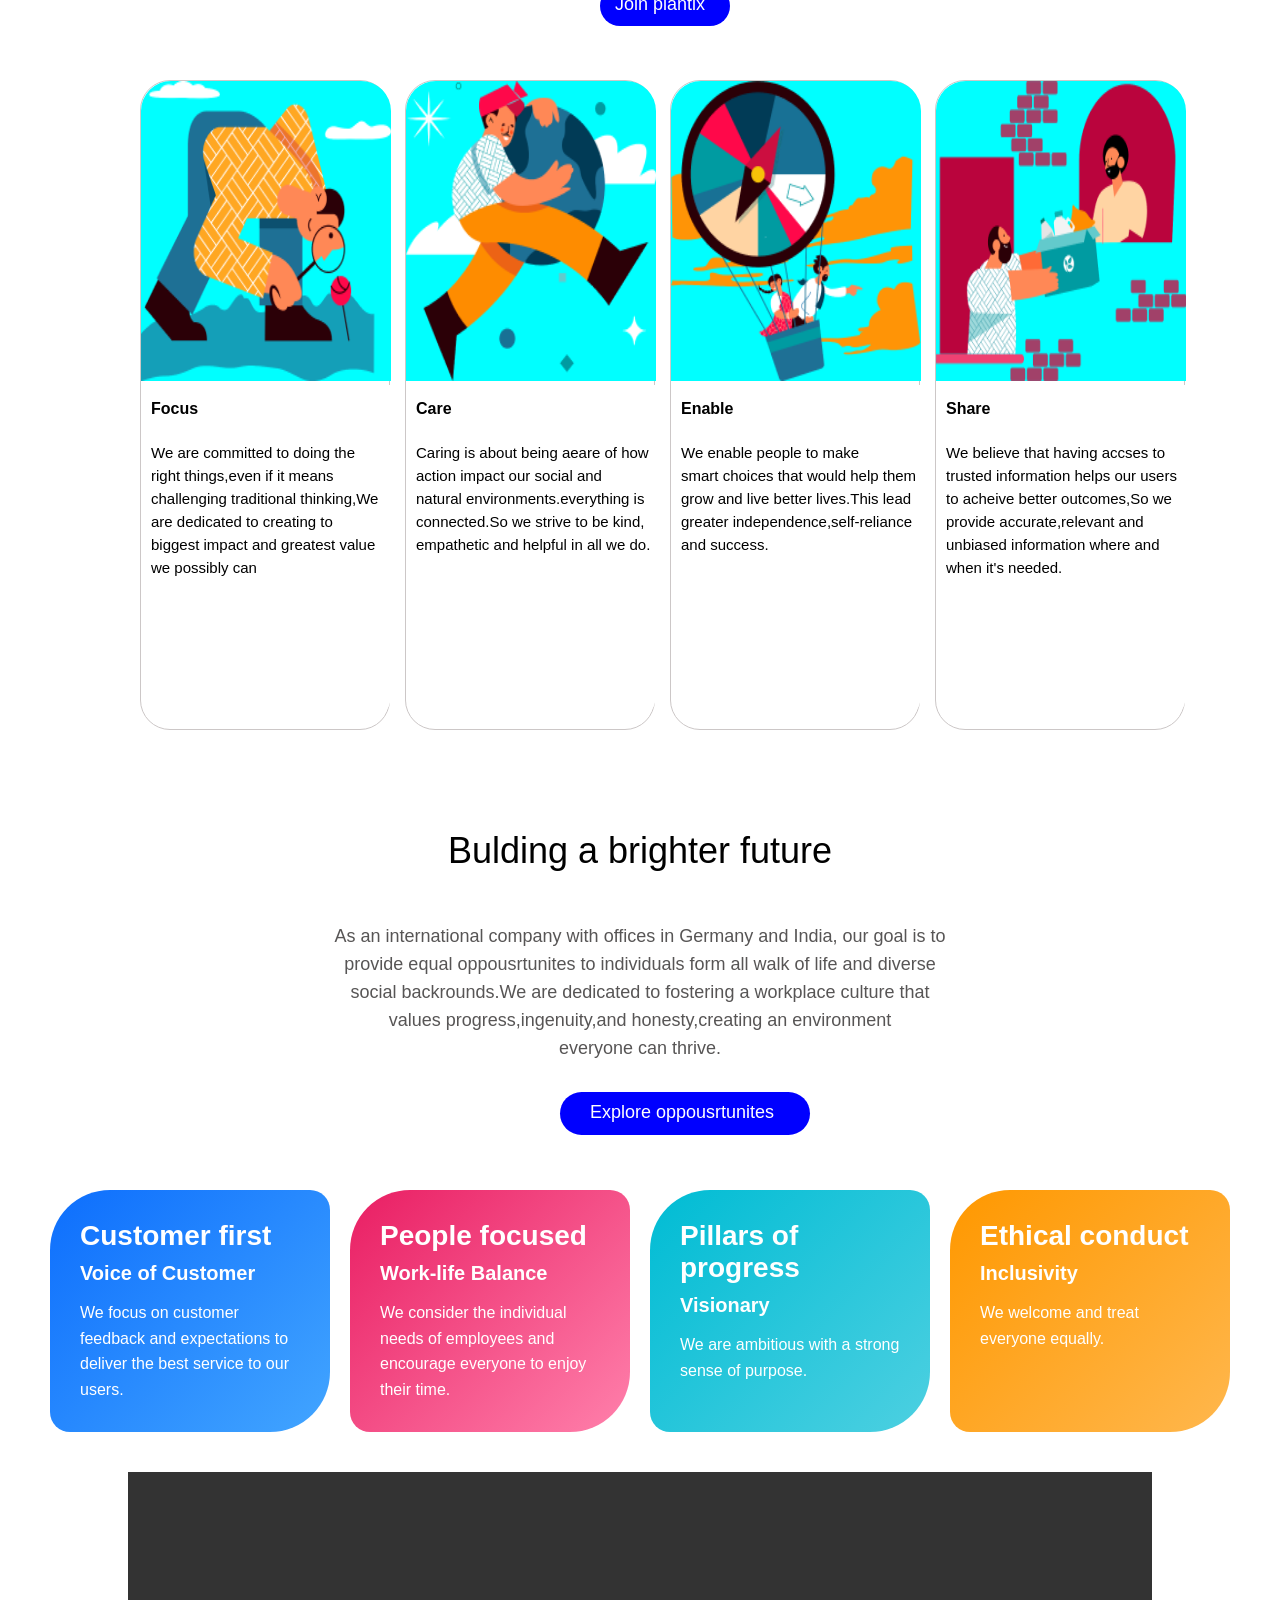
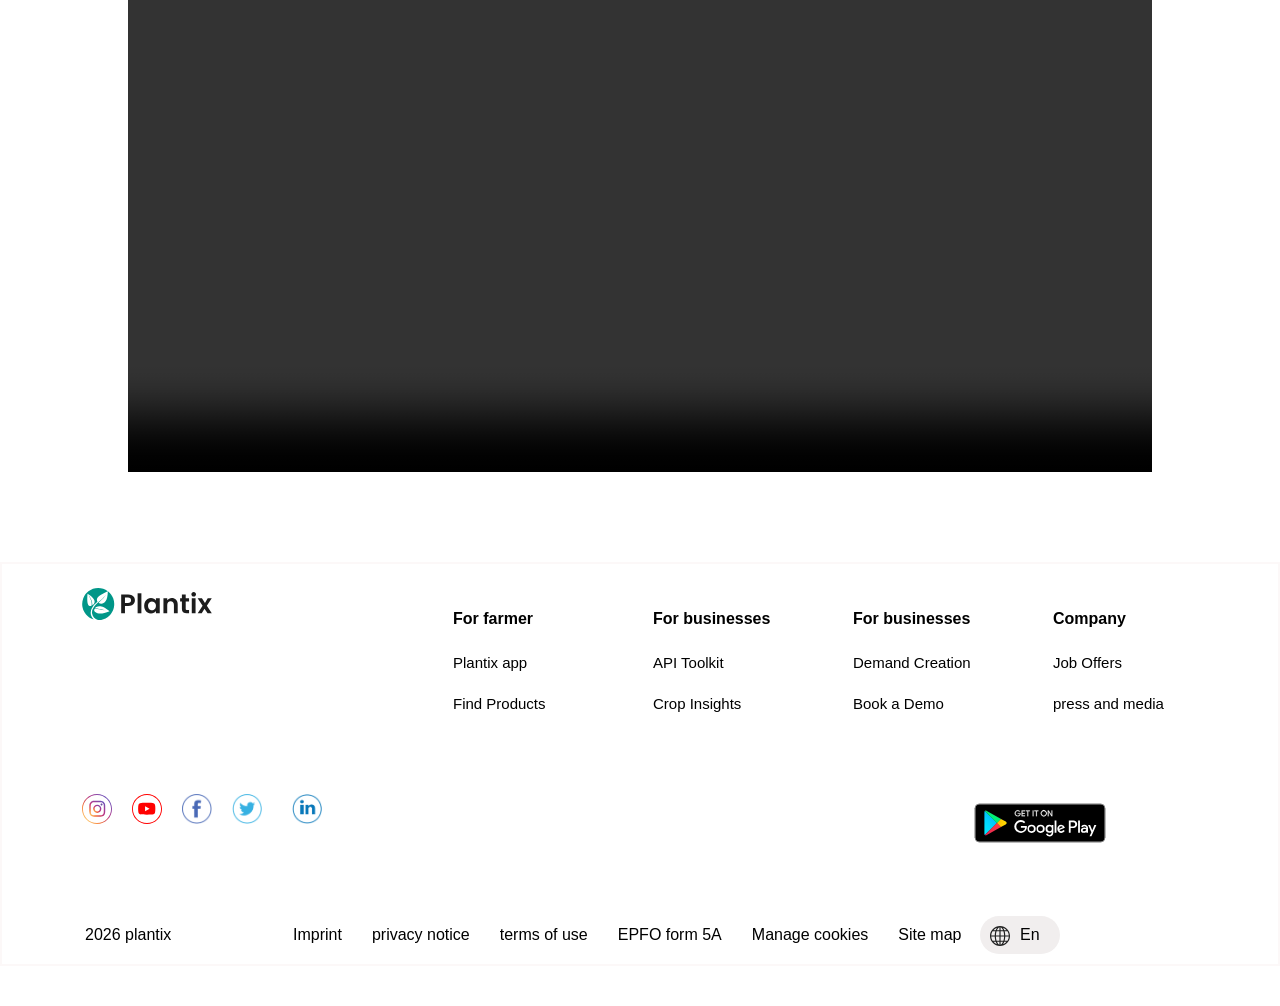
==== commit 2e60190f: "changes" ====
--- a/about.html
+++ b/about.html
@@ -10,7 +10,7 @@
     <nav>
         <div class="nav1">
             <div class="logo">
-                <a href="./plantix.html" target="_blank">
+                <a href="./index.html" target="_blank">
                     <img  src="./plantix-logo-color-en.svg" alt="">
                 </a>
             </div>
@@ -181,14 +181,14 @@
     <footer class="footer1">
         <div class="topic2">
             <div class="plant1">
-                <a href="./plantix.html" target="_blank">
+                <a href="./index.html" target="_blank">
                     <img  src="./plantix-logo-color-en.svg" alt="">
                 </a>
             </div>
             <div class="leter1">
                 <div class="div1">
                     <h3 class="text12">For farmer</h3><br>
-                    <a href="./plantix.html" target="_blank" class="text13">Plantix app</a><br><br>
+                    <a href="./index.html" target="_blank" class="text13">Plantix app</a><br><br>
                     <a class="text13">Find Products</a><br><br>
                 </div>
                 <div class="div1">
--- a/about.css
+++ b/about.css
@@ -653,6 +653,9 @@
         align-items: center; 
         padding: 0 20px; 
     }
+    body{
+        margin: 0 auto;
+    }
     .logo { left: 0; top: 0; }
     .anger { 
         left: 0; 
@@ -695,6 +698,12 @@
         text-align: center; 
         display: block; 
         margin-top: 10px; 
+    }
+    .div32{
+        display: flex;
+    }
+    .box21{
+        width: 300px;
     }
     .box1 { 
         top: 75%; 
@@ -832,12 +841,12 @@
     }
     .plant1 { left: 0; top: 0; margin-bottom: 30px; }
     .leter1 { 
-        flex-direction: column; 
+        flex-direction: row; 
         left: 0; 
         width: 100%; 
         height: auto; 
-        align-items: center; 
-        gap: 30px; 
+        /* align-items: center;  */
+        /* gap: 30px;  */
         bottom: 0; 
     }
     .div1 { 
@@ -846,7 +855,7 @@
         height: auto; 
     }
     .topic3 { 
-        flex-direction: column; 
+        flex-direction: row; 
         height: auto; 
         position: relative; 
         bottom: 0; 
@@ -879,8 +888,18 @@
         justify-content: center; 
         gap: 10px; 
     }
+    .join2{
+        margin-bottom: 30px;
+    }
     .anger, .find { margin: 5px; font-size: 13px; }
-    .box { font-size: 22px; }
+    .box { font-size: 20px;
+             color: black;
+            margin-top: 120px;
+            line-height: 40px; }
+    .text1{
+        color: black;
+        bottom: 20px;
+    }
     .box1 { 
         flex-direction: column; 
         align-items: center; 
@@ -891,6 +910,25 @@
     .heading { font-size: 24px; }
     .building { font-size: 26px; }
     .para { font-size: 15px; }
+    .text11{
+           position: relative;
+           left: -5px;
+    }
+    .div32{
+        /* height: 700px; */
+        flex-direction: column;
+        height: 500px;
+        margin: auto;
+    overflow: scroll;
+    scrollbar-width: none;
+    white-space: nowrap;
+    }
+    .div31{
+        width: 300px;
+        flex-direction: column;
+        margin: auto;
+    }
+    
 }
 
 
@@ -1215,4 +1253,102 @@
         display: block;
         text-align: center;
     }
+}
+
+
+
+
+
+
+
+
+
+
+
+
+
+
+
+
+
+@media (max-width: 768px) { 
+    nav {
+        height: 65px ;
+        position: fixed ;
+        background-color: white ;
+        z-index: 2000 ;
+    }
+ 
+    nav:hover {
+        height: auto ;  
+        padding-bottom: 25px ;
+        box-shadow: 0px 10px 25px rgba(0, 0, 0, 0.15) ;
+        height:450px ;
+        width: 100%;
+        background-color: white;
+    }
+ 
+    nav:hover .logo, 
+    nav:hover .find, 
+    nav:hover .app, 
+    nav:hover::before {
+        position: relative ;
+        top: -190px ;
+        z-index: 2100 ;
+    }
+ 
+    nav:hover .anger:not(:has(.app)), 
+    nav:hover .dropdown {
+        display: block ;
+        position: absolute ;
+        left: 0 ;
+        width: 100% ;  
+        background-color: #ffffff ;  
+        padding: 14px 24px ;
+        text-align: left ;
+        box-shadow: none ;  
+        border: none ;
+        z-index: 2050 ;
+    }
+ 
+    nav:hover .anger:nth-child(2) { top: 65px ; border-top: 1px solid #f0f0f0 ; }  
+    nav:hover .anger:nth-child(3) { top: 115px ; } 
+    nav:hover .anger:nth-child(4) { top: 165px ; }   
+    nav:hover .dropdown { 
+        top: 215px ; 
+        height: auto ;
+        background-color: #ffffff ;
+    }
+ 
+    nav:hover .dropdown-menu {
+        display: block ;
+        position: relative ;
+        top: 8px ;
+        left: 15px ;
+        background-color: #fcfcfc ; 
+        border-left: 2px solid #0e7b80 ; 
+        box-shadow: none ;
+        padding: 4px 0 ;
+        width: auto ;
+        min-width: unset ;
+    }
+
+    nav:hover .dropdown-menu a {
+        display: block ;
+        padding: 8px 16px ;
+        font-size: 14px ;
+        color: #555555 ;
+    }
+ 
+    nav:hover .anger:nth-child(6),
+    nav:hover .dropdown + .anger { 
+        top: 325px ; 
+    }
+ 
+    nav:hover .anger, nav:hover .dropdown-toggle {
+        font-family: 'Poppins', sans-serif ;
+        font-size: 16px ;
+        font-weight: 500 ;
+        color: #4E616A ;
+    }
 }
